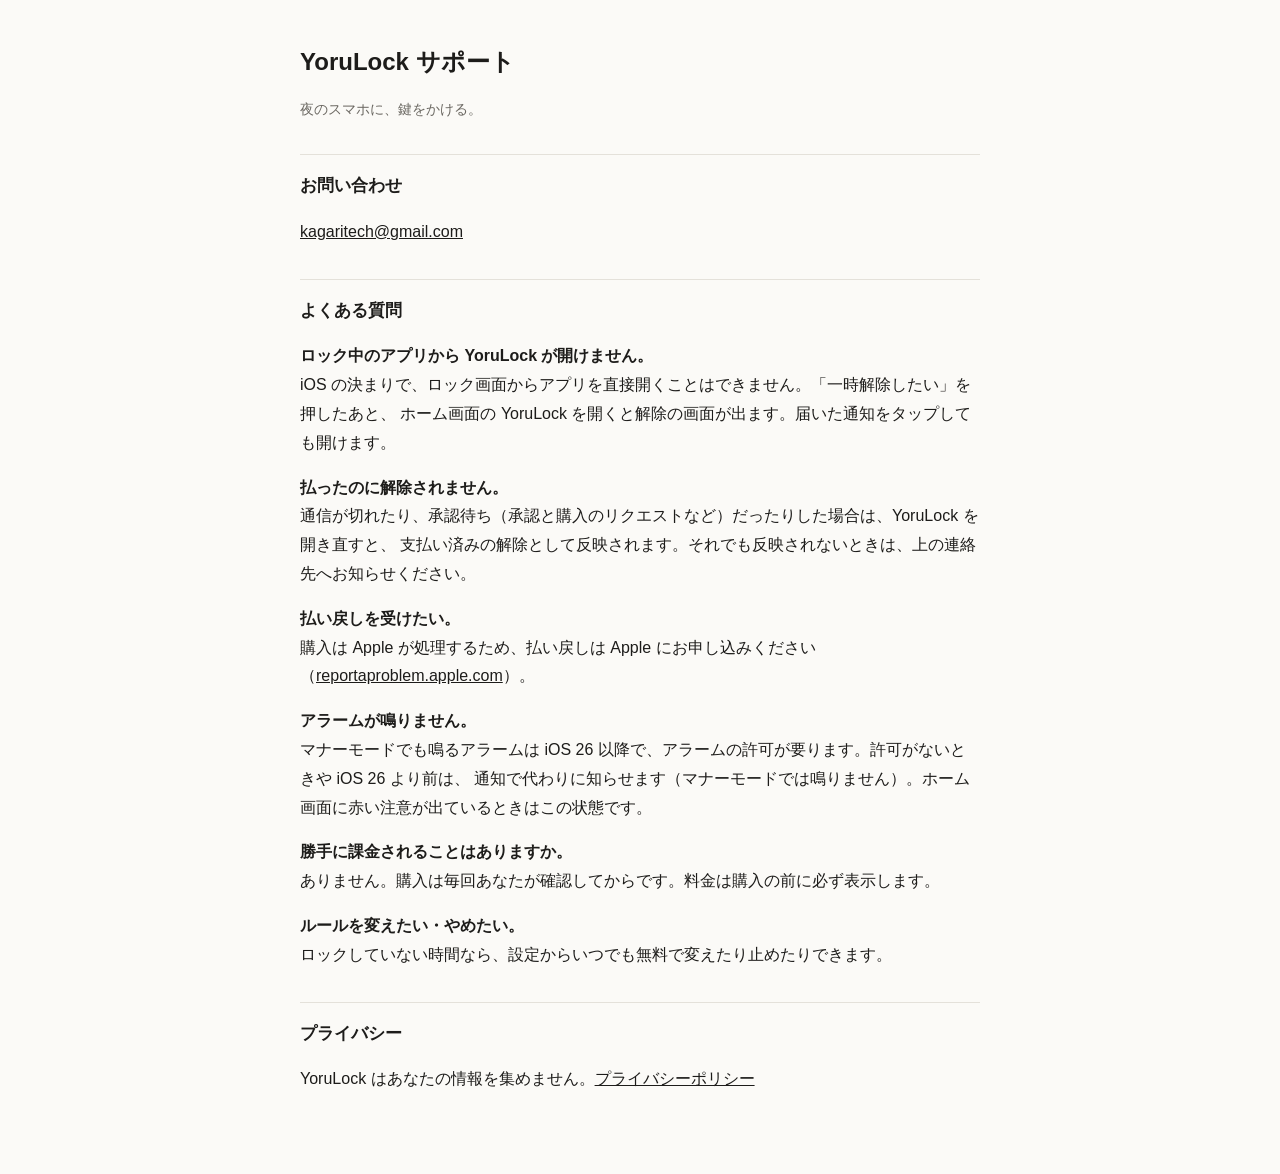
==== support.html @ b5afb787 "サポートとプライバシーポリシー" ====
<!doctype html>
<html lang="ja">
<head>
<meta charset="utf-8">
<meta name="viewport" content="width=device-width, initial-scale=1">
<title>YoruLock サポート</title>
<style>
  :root { --bg: #fbfaf7; --fg: #1d1c1a; --sub: #6b6862; --line: #e4e1da; }
  @media (prefers-color-scheme: dark) { :root { --bg: #141312; --fg: #ece9e3; --sub: #a29e96; --line: #2c2a27; } }
  body { margin: 0; background: var(--bg); color: var(--fg); font: 16px/1.8 -apple-system, "Hiragino Sans", sans-serif; }
  main { max-width: 680px; margin: 0 auto; padding: 40px 16px 64px; }
  h1 { font-size: 24px; margin: 0 0 4px; }
  h2 { font-size: 17px; margin: 32px 0 8px; padding-top: 16px; border-top: 1px solid var(--line); }
  .sub { color: var(--sub); font-size: 14px; }
  a { color: inherit; }
</style>
</head>
<body>
<main>
<h1>YoruLock サポート</h1>
<p class="sub">夜のスマホに、鍵をかける。</p>

<h2>お問い合わせ</h2>
<p><a href="mailto:kagaritech@gmail.com">kagaritech@gmail.com</a></p>

<h2>よくある質問</h2>

<p><b>ロック中のアプリから YoruLock が開けません。</b><br>
iOS の決まりで、ロック画面からアプリを直接開くことはできません。「一時解除したい」を押したあと、
ホーム画面の YoruLock を開くと解除の画面が出ます。届いた通知をタップしても開けます。</p>

<p><b>払ったのに解除されません。</b><br>
通信が切れたり、承認待ち（承認と購入のリクエストなど）だったりした場合は、YoruLock を開き直すと、
支払い済みの解除として反映されます。それでも反映されないときは、上の連絡先へお知らせください。</p>

<p><b>払い戻しを受けたい。</b><br>
購入は Apple が処理するため、払い戻しは Apple にお申し込みください（<a href="https://reportaproblem.apple.com/">reportaproblem.apple.com</a>）。</p>

<p><b>アラームが鳴りません。</b><br>
マナーモードでも鳴るアラームは iOS 26 以降で、アラームの許可が要ります。許可がないときや iOS 26 より前は、
通知で代わりに知らせます（マナーモードでは鳴りません）。ホーム画面に赤い注意が出ているときはこの状態です。</p>

<p><b>勝手に課金されることはありますか。</b><br>
ありません。購入は毎回あなたが確認してからです。料金は購入の前に必ず表示します。</p>

<p><b>ルールを変えたい・やめたい。</b><br>
ロックしていない時間なら、設定からいつでも無料で変えたり止めたりできます。</p>

<h2>プライバシー</h2>
<p>YoruLock はあなたの情報を集めません。<a href="privacy.html">プライバシーポリシー</a></p>
</main>
</body>
</html>
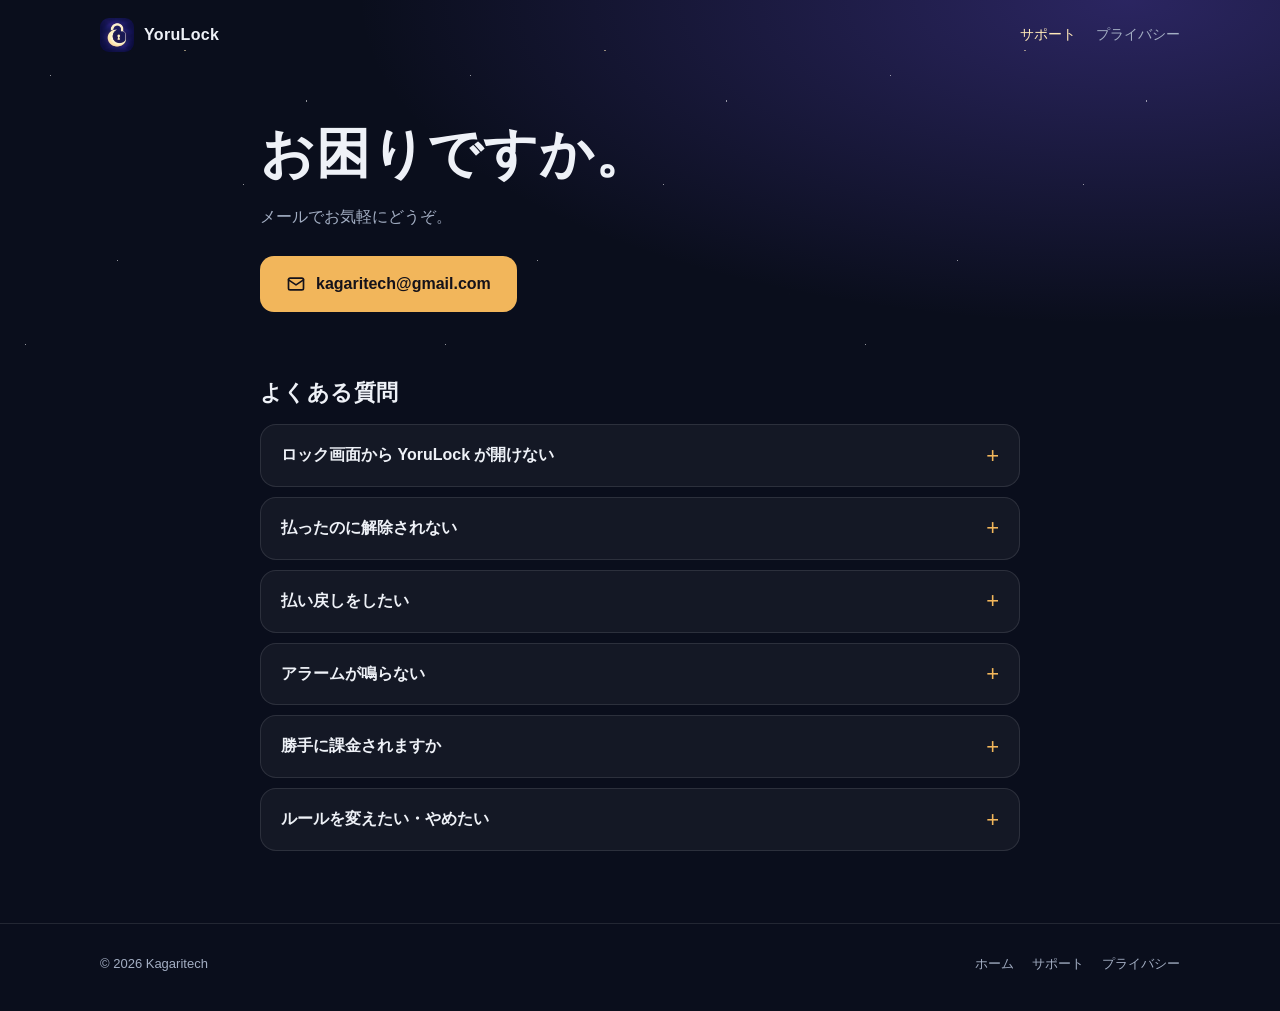
==== commit 8a0b068a: "トップページを追加し、サポートとプライバシーを作り直す" ====
--- a/support.html
+++ b/support.html
@@ -3,51 +3,41 @@
 <head>
 <meta charset="utf-8">
 <meta name="viewport" content="width=device-width, initial-scale=1">
-<title>YoruLock サポート</title>
-<style>
-  :root { --bg: #fbfaf7; --fg: #1d1c1a; --sub: #6b6862; --line: #e4e1da; }
-  @media (prefers-color-scheme: dark) { :root { --bg: #141312; --fg: #ece9e3; --sub: #a29e96; --line: #2c2a27; } }
-  body { margin: 0; background: var(--bg); color: var(--fg); font: 16px/1.8 -apple-system, "Hiragino Sans", sans-serif; }
-  main { max-width: 680px; margin: 0 auto; padding: 40px 16px 64px; }
-  h1 { font-size: 24px; margin: 0 0 4px; }
-  h2 { font-size: 17px; margin: 32px 0 8px; padding-top: 16px; border-top: 1px solid var(--line); }
-  .sub { color: var(--sub); font-size: 14px; }
-  a { color: inherit; }
-</style>
+<title>YoruLock | サポート</title>
+<meta name="theme-color" content="#0a0e1c">
+<link rel="icon" href="assets/icon.webp">
+<link rel="apple-touch-icon" href="assets/apple-touch-icon.png">
+<link rel="stylesheet" href="style.css">
 </head>
 <body>
-<main>
-<h1>YoruLock サポート</h1>
-<p class="sub">夜のスマホに、鍵をかける。</p>
-
-<h2>お問い合わせ</h2>
-<p><a href="mailto:kagaritech@gmail.com">kagaritech@gmail.com</a></p>
-
-<h2>よくある質問</h2>
-
-<p><b>ロック中のアプリから YoruLock が開けません。</b><br>
-iOS の決まりで、ロック画面からアプリを直接開くことはできません。「一時解除したい」を押したあと、
-ホーム画面の YoruLock を開くと解除の画面が出ます。届いた通知をタップしても開けます。</p>
-
-<p><b>払ったのに解除されません。</b><br>
-通信が切れたり、承認待ち（承認と購入のリクエストなど）だったりした場合は、YoruLock を開き直すと、
-支払い済みの解除として反映されます。それでも反映されないときは、上の連絡先へお知らせください。</p>
-
-<p><b>払い戻しを受けたい。</b><br>
-購入は Apple が処理するため、払い戻しは Apple にお申し込みください（<a href="https://reportaproblem.apple.com/">reportaproblem.apple.com</a>）。</p>
-
-<p><b>アラームが鳴りません。</b><br>
-マナーモードでも鳴るアラームは iOS 26 以降で、アラームの許可が要ります。許可がないときや iOS 26 より前は、
-通知で代わりに知らせます（マナーモードでは鳴りません）。ホーム画面に赤い注意が出ているときはこの状態です。</p>
-
-<p><b>勝手に課金されることはありますか。</b><br>
-ありません。購入は毎回あなたが確認してからです。料金は購入の前に必ず表示します。</p>
-
-<p><b>ルールを変えたい・やめたい。</b><br>
-ロックしていない時間なら、設定からいつでも無料で変えたり止めたりできます。</p>
-
-<h2>プライバシー</h2>
-<p>YoruLock はあなたの情報を集めません。<a href="privacy.html">プライバシーポリシー</a></p>
-</main>
+<div class="sky">
+  <header class="wrap nav">
+    <a class="brand" href="./"><img src="assets/icon.webp" alt="" width="34" height="34">YoruLock</a>
+    <nav class="links"><a href="support.html" aria-current="page">サポート</a><a href="privacy.html">プライバシー</a></nav>
+  </header>
+  <main class="narrow page-head">
+    <h1>お困りですか。</h1>
+    <p>メールでお気軽にどうぞ。</p>
+    <a class="button" href="mailto:kagaritech@gmail.com">
+      <svg viewBox="0 0 24 24" fill="none" stroke="currentColor" stroke-width="2" stroke-linecap="round" stroke-linejoin="round" aria-hidden="true"><rect x="3" y="5" width="18" height="14" rx="2"/><path d="m3 7 9 6 9-6"/></svg>
+      kagaritech@gmail.com
+    </a>
+  </main>
+</div>
+<section class="narrow faq">
+  <h2>よくある質問</h2>
+  <details><summary>ロック画面から YoruLock が開けない</summary><p>iOS の決まりで、直接は開けません。「一時解除したい」を押してから YoruLock を開くと、解除の画面が出ます。</p></details>
+  <details><summary>払ったのに解除されない</summary><p>YoruLock を開き直すと反映されます。承認待ちの購入は、承認されたあとに反映されます。直らないときはメールでお知らせください。</p></details>
+  <details><summary>払い戻しをしたい</summary><p>購入は Apple が処理しています。<a href="https://reportaproblem.apple.com/">reportaproblem.apple.com</a> からお申し込みください。</p></details>
+  <details><summary>アラームが鳴らない</summary><p>マナーモードでも鳴るのは iOS 26 以降で、アラームの許可が要ります。それ以外は通知で知らせます（マナーモードでは鳴りません）。ホームの赤い注意がこの状態です。</p></details>
+  <details><summary>勝手に課金されますか</summary><p>されません。毎回、金額を見てから、あなたが確認します。</p></details>
+  <details><summary>ルールを変えたい・やめたい</summary><p>ロックしていない時間なら、設定からいつでも無料で変えられます。</p></details>
+</section>
+<footer>
+  <div class="wrap">
+    <span>© 2026 Kagaritech</span>
+    <nav><a href="./">ホーム</a><a href="support.html">サポート</a><a href="privacy.html">プライバシー</a></nav>
+  </div>
+</footer>
 </body>
 </html>
--- a/style.css
+++ b/style.css
@@ -0,0 +1,175 @@
+:root {
+  color-scheme: dark;
+  --bg: #0a0e1c;
+  --bg2: #111833;
+  --panel: rgba(255, 255, 255, .045);
+  --line: rgba(255, 255, 255, .1);
+  --ink: #eef1f7;
+  --dim: #a3aec3;
+  --moon: #ffe9b8;
+  --lamp: #f2b65b;
+  --lock: #e8706a;
+  --serif: "Hiragino Mincho ProN", "Yu Mincho", "Noto Serif JP", serif;
+  --sans: -apple-system, BlinkMacSystemFont, "Hiragino Sans", "Noto Sans JP", sans-serif;
+}
+* { box-sizing: border-box; }
+html { scroll-behavior: smooth; -webkit-text-size-adjust: 100%; }
+body {
+  margin: 0;
+  background: var(--bg);
+  color: var(--ink);
+  font: 16px/1.8 var(--sans);
+  overflow-x: hidden;
+}
+img { display: block; max-width: 100%; height: auto; }
+a { color: inherit; }
+h1, h2 { font-family: var(--serif); font-weight: 600; letter-spacing: .02em; line-height: 1.35; margin: 0; }
+p { margin: 0; }
+.wrap { width: min(1080px, 100% - 32px); margin-inline: auto; }
+
+/* 星空 */
+.sky { position: relative; isolation: isolate; overflow: hidden; }
+.sky::before {
+  content: ""; position: absolute; inset: 0; z-index: -1; pointer-events: none;
+  background:
+    radial-gradient(1.5px 1.5px at 12% 18%, #fff 50%, transparent 51%),
+    radial-gradient(1px 1px at 28% 62%, #fff 50%, transparent 51%),
+    radial-gradient(1.5px 1.5px at 44% 12%, #ffe9b8 50%, transparent 51%),
+    radial-gradient(1px 1px at 58% 44%, #fff 50%, transparent 51%),
+    radial-gradient(1.5px 1.5px at 73% 24%, #fff 50%, transparent 51%),
+    radial-gradient(1px 1px at 88% 70%, #ffe9b8 50%, transparent 51%),
+    radial-gradient(1px 1px at 6% 82%, #fff 50%, transparent 51%),
+    radial-gradient(1px 1px at 94% 10%, #fff 50%, transparent 51%);
+  background-size: 420px 420px;
+  opacity: .55;
+  animation: twinkle 7s ease-in-out infinite alternate;
+}
+.sky::after {
+  content: ""; position: absolute; inset: 0; z-index: -2; pointer-events: none;
+  background: radial-gradient(ellipse 60% 92% at 88% 0, rgba(92, 72, 200, .4), transparent);
+}
+@keyframes twinkle { to { opacity: .28; } }
+
+/* ヘッダー */
+.nav { display: flex; align-items: center; justify-content: space-between; padding: 18px 0; }
+.brand { display: flex; align-items: center; gap: 10px; text-decoration: none; font-weight: 600; letter-spacing: .02em; }
+.brand img { width: 34px; height: 34px; border-radius: 9px; }
+.links { display: flex; gap: 20px; font-size: 14px; }
+.links a { color: var(--dim); text-decoration: none; }
+.links a:hover, .links a[aria-current] { color: var(--moon); }
+
+/* トップ */
+.hero { display: grid; grid-template-columns: 1.05fr 1fr; align-items: center; gap: 32px; padding: 40px 0 88px; }
+.eyebrow { color: var(--lamp); font-size: 13px; letter-spacing: .18em; margin-bottom: 18px; }
+.hero h1 { font-size: clamp(38px, 6.4vw, 66px); }
+.lead { color: var(--dim); font-size: clamp(16px, 2vw, 19px); margin-top: 20px; }
+.soon {
+  display: inline-flex; align-items: center; gap: 10px; margin-top: 32px; padding: 12px 22px;
+  border: 1px solid rgba(242, 182, 91, .5); border-radius: 999px; color: var(--moon); font-size: 15px;
+}
+.soon::before { content: ""; width: 8px; height: 8px; border-radius: 50%; background: var(--lamp); box-shadow: 0 0 12px var(--lamp); }
+
+.phones { position: relative; height: 600px; }
+.phone {
+  position: absolute; width: 268px; border-radius: 40px; padding: 7px; background: #1b2238;
+  box-shadow: 0 0 0 1px rgba(255, 255, 255, .14), 0 30px 80px rgba(0, 0, 0, .55);
+}
+.phone img { border-radius: 33px; width: 100%; }
+.phones .front { left: 50%; top: 0; transform: translateX(-62%); z-index: 2; box-shadow: 0 0 0 1px rgba(255, 255, 255, .14), 0 30px 90px rgba(242, 182, 91, .2); }
+.phones .back { left: 50%; top: 46px; transform: translateX(-2%) rotate(6deg); opacity: .85; }
+
+/* 区切り */
+.block { padding: 88px 0; border-top: 1px solid var(--line); }
+.block h2 { font-size: clamp(28px, 4.4vw, 42px); }
+.block .sub { color: var(--dim); margin-top: 12px; }
+
+/* 3 ステップ */
+.steps { display: grid; grid-template-columns: repeat(3, 1fr); gap: 16px; margin-top: 40px; }
+.card { background: var(--panel); border: 1px solid var(--line); border-radius: 20px; padding: 24px; }
+.step-no { font-family: var(--serif); color: var(--lamp); font-size: 34px; line-height: 1; }
+.card h3 { font-size: 18px; margin: 14px 0 4px; font-weight: 600; }
+.card p { color: var(--dim); font-size: 14px; line-height: 1.7; }
+
+/* 料金の階段 */
+.ladder { display: grid; grid-template-columns: repeat(6, 1fr); gap: clamp(6px, 1.6vw, 16px); align-items: end; height: 300px; margin-top: 44px; }
+.bar { display: flex; flex-direction: column; justify-content: flex-end; height: 100%; text-align: center; min-width: 0; }
+.bar b { font-weight: 600; font-size: clamp(12px, 2.2vw, 17px); margin-bottom: 8px; white-space: nowrap; }
+.bar i {
+  display: block; height: var(--h); border-radius: 10px 10px 3px 3px;
+  background: linear-gradient(180deg, var(--lamp), rgba(242, 182, 91, .25));
+}
+.bar.hot i { background: linear-gradient(180deg, var(--lock), rgba(232, 112, 106, .25)); }
+.bar.end b { color: var(--lock); }
+.bar.end i { background: repeating-linear-gradient(135deg, rgba(232, 112, 106, .75) 0 6px, transparent 6px 12px); border: 1px solid var(--lock); }
+.legend { display: flex; flex-wrap: wrap; gap: 8px 28px; margin-top: 22px; color: var(--dim); font-size: 14px; }
+.legend b { color: var(--moon); font-weight: 600; }
+
+/* 2 カラム */
+.split { display: grid; grid-template-columns: 1fr 300px; gap: 48px; align-items: center; }
+.split .phone { position: static; width: 268px; margin-inline: auto; }
+.levels { display: grid; gap: 10px; margin-top: 28px; }
+.level { display: flex; align-items: center; gap: 16px; padding: 14px 18px; background: var(--panel); border: 1px solid var(--line); border-radius: 14px; }
+.level strong { font-family: var(--serif); font-size: 19px; font-weight: 600; min-width: 3.4em; }
+.level span { color: var(--dim); font-size: 14px; }
+.level.top { border-color: rgba(232, 112, 106, .55); }
+.level.top strong { color: var(--lock); }
+.note { color: var(--dim); font-size: 13px; margin-top: 14px; }
+
+/* 帯 */
+.promise { text-align: center; padding: 96px 0; border-top: 1px solid var(--line); }
+.promise h2 { font-size: clamp(28px, 4.6vw, 44px); }
+.promise a { display: inline-block; margin-top: 18px; color: var(--moon); }
+
+/* 下層ページ */
+.page-head { padding: 48px 0 40px; }
+.page-head h1 { font-size: clamp(34px, 6vw, 54px); }
+.page-head p { color: var(--dim); margin-top: 12px; }
+.narrow { width: min(760px, 100% - 32px); margin-inline: auto; }
+
+.button {
+  display: inline-flex; align-items: center; justify-content: center; gap: 10px; margin-top: 24px; padding: 14px 26px;
+  border-radius: 14px; background: var(--lamp); color: #14121a; font-weight: 600; text-decoration: none;
+}
+.button:hover { background: var(--moon); }
+.button svg { width: 20px; height: 20px; }
+
+.faq { display: grid; gap: 10px; padding-bottom: 72px; }
+.faq h2 { font-size: 22px; margin: 26px 0 6px; }
+details { background: var(--panel); border: 1px solid var(--line); border-radius: 16px; }
+summary { display: flex; justify-content: space-between; align-items: center; gap: 16px; padding: 16px 20px; cursor: pointer; font-weight: 600; list-style: none; }
+summary::-webkit-details-marker { display: none; }
+summary::after { content: "+"; color: var(--lamp); font-size: 22px; line-height: 1; font-weight: 400; }
+details[open] summary::after { content: "−"; }
+details p { padding: 0 20px 18px; color: var(--dim); font-size: 15px; }
+
+.zero { display: grid; grid-template-columns: repeat(4, 1fr); gap: 12px; margin-bottom: 20px; }
+.zero div { background: var(--panel); border: 1px solid var(--line); border-radius: 16px; padding: 18px 8px; text-align: center; }
+.zero b { display: block; font-family: var(--serif); color: var(--moon); font-size: 30px; line-height: 1.2; font-weight: 600; }
+.zero span { color: var(--dim); font-size: 13px; }
+.facts { display: grid; grid-template-columns: repeat(2, 1fr); gap: 12px; padding-bottom: 28px; }
+.facts .card { padding: 20px; }
+.facts svg { width: 26px; height: 26px; color: var(--lamp); }
+.facts h3 { margin-top: 10px; font-size: 16px; }
+.small { color: var(--dim); font-size: 13px; padding-bottom: 64px; }
+
+footer { border-top: 1px solid var(--line); padding: 28px 0 36px; color: var(--dim); font-size: 13px; }
+footer .wrap { display: flex; justify-content: space-between; flex-wrap: wrap; gap: 8px 20px; }
+footer a { text-decoration: none; }
+footer nav { display: flex; gap: 18px; }
+
+@media (max-width: 820px) {
+  .hero { grid-template-columns: 1fr; padding: 24px 0 64px; text-align: center; }
+  .phones { height: 500px; margin-top: 8px; }
+  .phone { width: 226px; border-radius: 34px; }
+  .phone img { border-radius: 28px; }
+  .steps { grid-template-columns: 1fr; }
+  .split { grid-template-columns: 1fr; gap: 36px; }
+  .block { padding: 64px 0; }
+  .ladder { height: 240px; }
+  .zero { grid-template-columns: repeat(2, 1fr); }
+  .facts { grid-template-columns: 1fr; }
+}
+@media (prefers-reduced-motion: reduce) {
+  .sky::before { animation: none; }
+  html { scroll-behavior: auto; }
+}
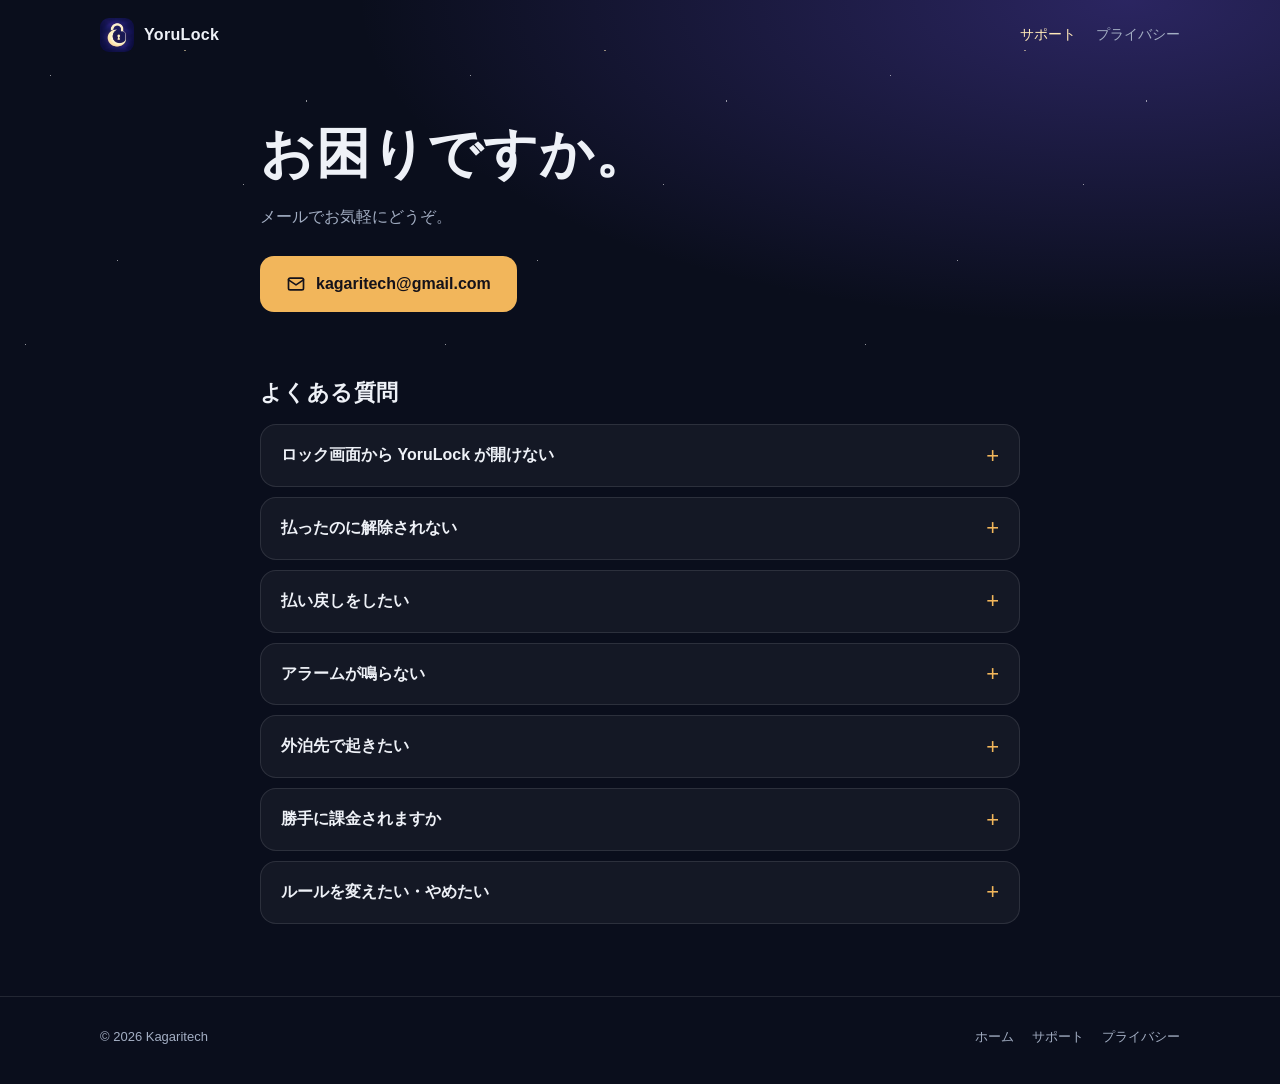
==== commit 6d7f30f3: "位置情報と外泊の説明を追加" ====
--- a/support.html
+++ b/support.html
@@ -30,6 +30,7 @@
   <details><summary>払ったのに解除されない</summary><p>YoruLock を開き直すと反映されます。承認待ちの購入は、承認されたあとに反映されます。直らないときはメールでお知らせください。</p></details>
   <details><summary>払い戻しをしたい</summary><p>購入は Apple が処理しています。<a href="https://reportaproblem.apple.com/">reportaproblem.apple.com</a> からお申し込みください。</p></details>
   <details><summary>アラームが鳴らない</summary><p>マナーモードでも鳴るのは iOS 26 以降で、アラームの許可が要ります。それ以外は通知で知らせます（マナーモードでは鳴りません）。ホームの赤い注意がこの状態です。</p></details>
+  <details><summary>外泊先で起きたい</summary><p>「家を離れたら鳴らさない」をオンにしていると、家の外では鳴りません。夜に届く通知かホームの「ここでも鳴らす」を押すと、次の朝だけ鳴ります。</p></details>
   <details><summary>勝手に課金されますか</summary><p>されません。毎回、金額を見てから、あなたが確認します。</p></details>
   <details><summary>ルールを変えたい・やめたい</summary><p>ロックしていない時間なら、設定からいつでも無料で変えられます。</p></details>
 </section>
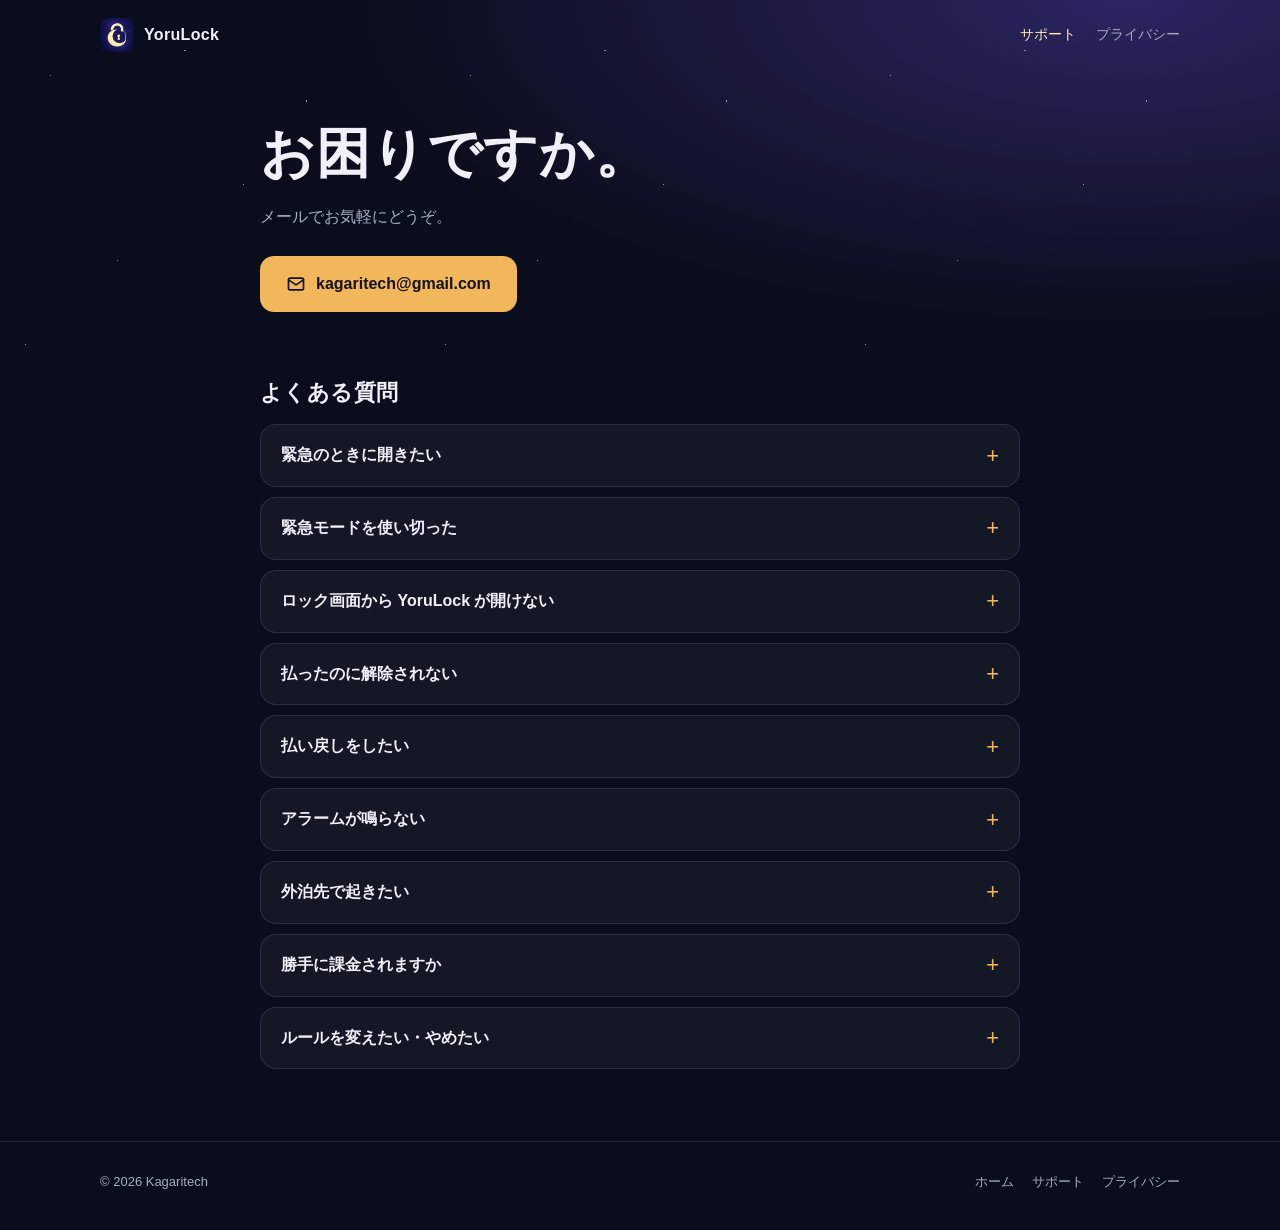
==== commit 0cfe2f35: "サポートに緊急時の案内を追加 Co-Authored-By: Claude Opus 5.5 <noreply@anthropic.com>" ====
--- a/support.html
+++ b/support.html
@@ -26,6 +26,8 @@
 </div>
 <section class="narrow faq">
   <h2>よくある質問</h2>
+  <details><summary>緊急のときに開きたい</summary><p>YoruLock の「緊急のとき」から、月 2 回、無料で 60 分開けられます。開くのは設定で選んだ「緊急時に開くアプリ」だけで、選んでいなければ全部開きます。次の朝のアラームと課題を休むこともできます。電話と緊急通報は、もともといつでも使えます。</p></details>
+  <details><summary>緊急モードを使い切った</summary><p>iPhone の設定 → スクリーンタイム で YoruLock の許可を外すと、ロックは全部外れます。あとから YoruLock で許可し直せば元に戻ります。</p></details>
   <details><summary>ロック画面から YoruLock が開けない</summary><p>iOS の決まりで、直接は開けません。「一時解除したい」を押してから YoruLock を開くと、解除の画面が出ます。</p></details>
   <details><summary>払ったのに解除されない</summary><p>YoruLock を開き直すと反映されます。承認待ちの購入は、承認されたあとに反映されます。直らないときはメールでお知らせください。</p></details>
   <details><summary>払い戻しをしたい</summary><p>購入は Apple が処理しています。<a href="https://reportaproblem.apple.com/">reportaproblem.apple.com</a> からお申し込みください。</p></details>
